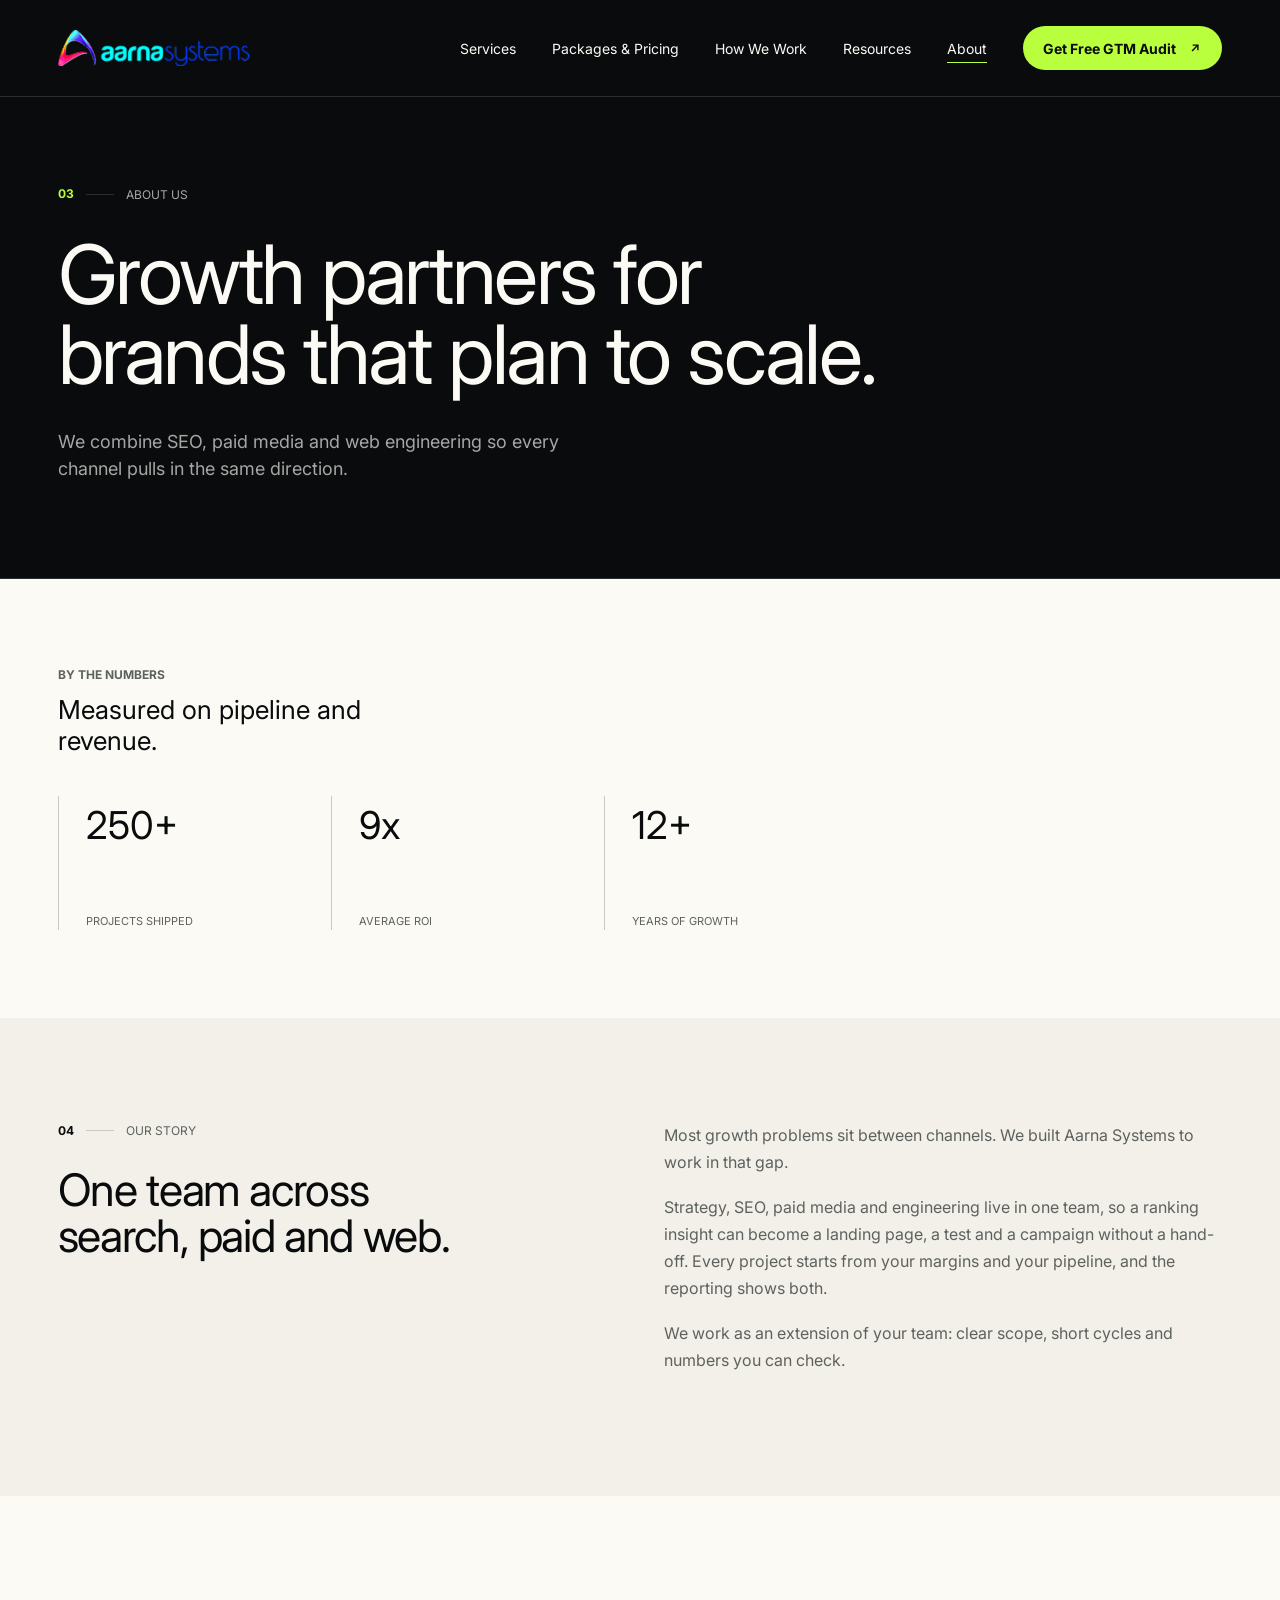
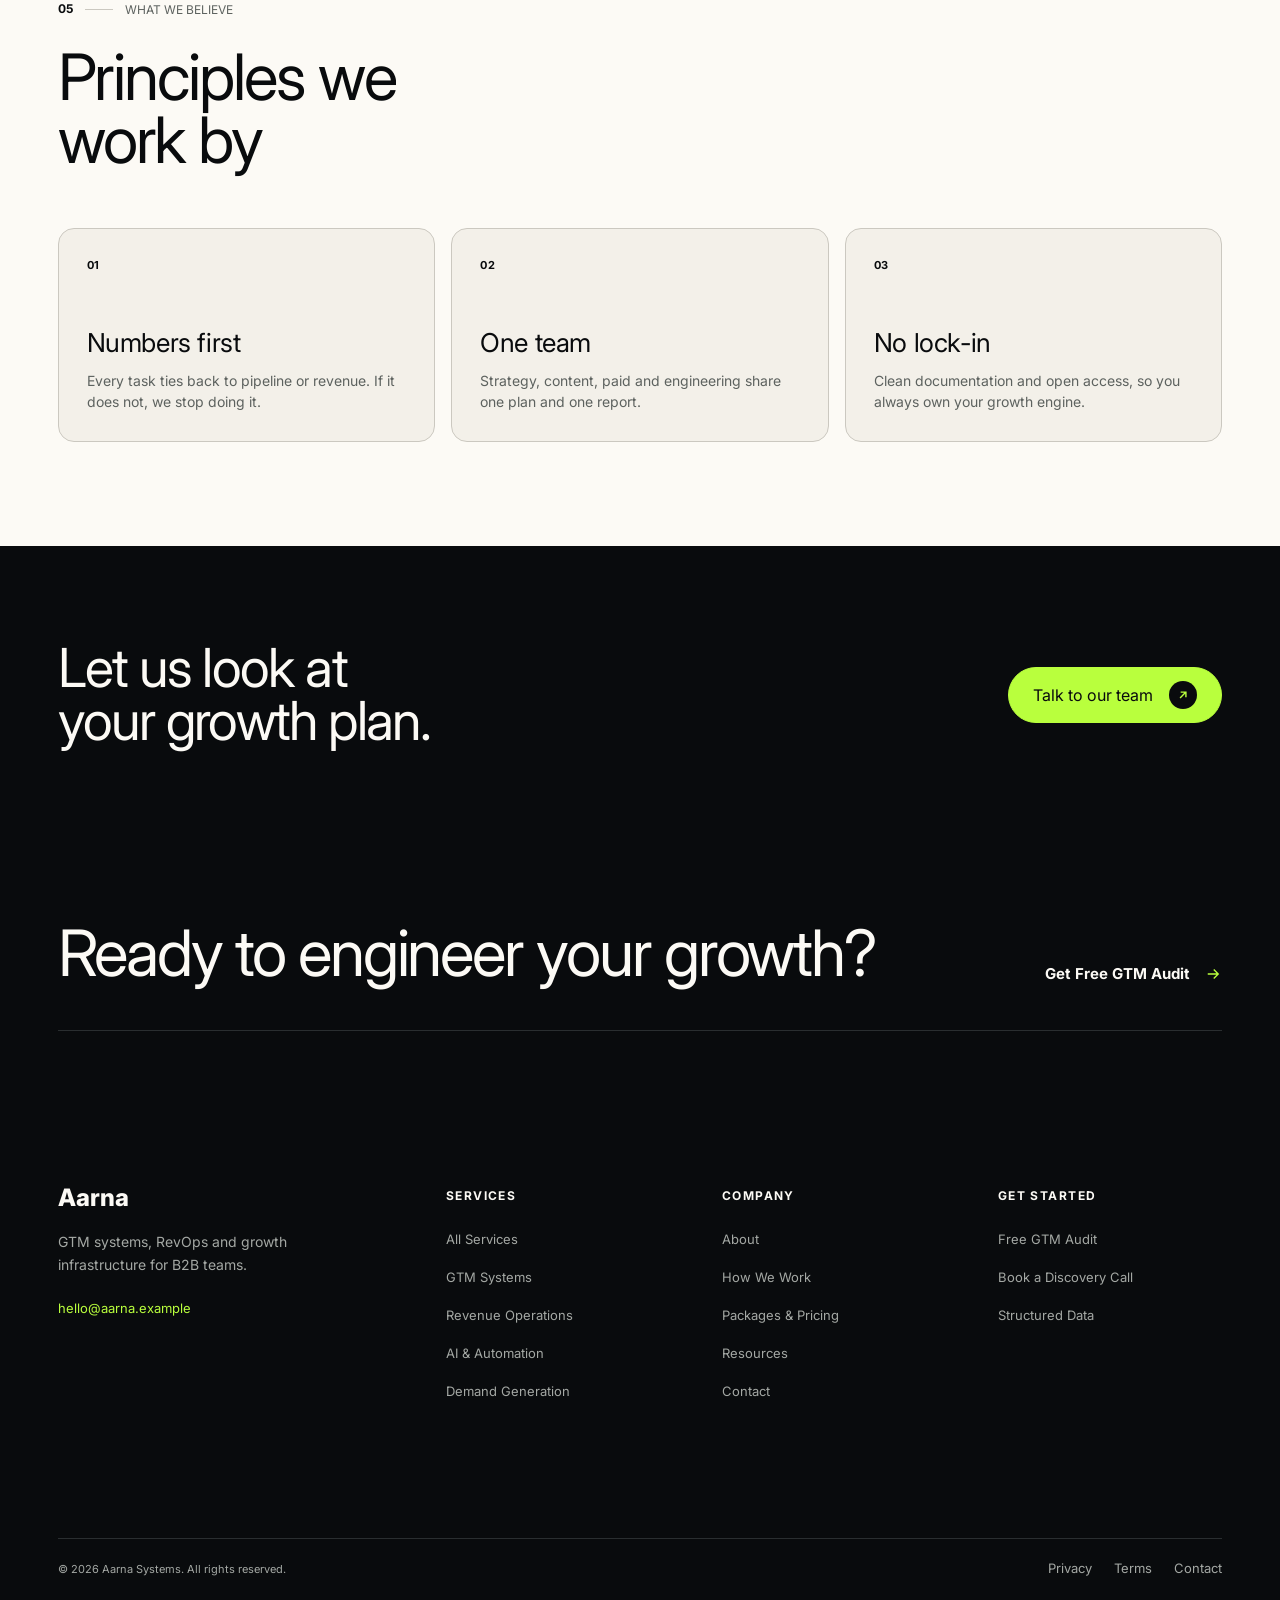
==== pages/about.html @ ee184870 "Website Upload" ====
<!doctype html>
<html lang="en">
<head>
<meta charset="utf-8">
<meta name="viewport" content="width=device-width, initial-scale=1">
<!-- SEO:START -->
<title>About | Aarna Systems</title>
<meta name="description" content="Growth partners for brands that plan to scale. One team across SEO, paid media and web engineering, measured on pipeline and revenue.">
<meta name="robots" content="index, follow">
<link rel="canonical" href="https://www.aarna.example/pages/about.html">
<link rel="icon" type="image/png" href="../assets/images/favicon.png">
<meta property="og:type" content="website">
<meta property="og:site_name" content="Aarna Systems">
<meta property="og:locale" content="en_US">
<meta property="og:title" content="About | Aarna Systems">
<meta property="og:description" content="Growth partners for brands that plan to scale. One team across SEO, paid media and web engineering, measured on pipeline and revenue.">
<meta property="og:url" content="https://www.aarna.example/pages/about.html">
<meta property="og:image" content="https://www.aarna.example/assets/images/og-image.png">
<meta name="twitter:card" content="summary_large_image">
<meta name="twitter:title" content="About | Aarna Systems">
<meta name="twitter:description" content="Growth partners for brands that plan to scale. One team across SEO, paid media and web engineering, measured on pipeline and revenue.">
<meta name="twitter:image" content="https://www.aarna.example/assets/images/og-image.png">
<script type="application/ld+json">{"@context":"https://schema.org","@graph":[{"@type":"Organization","@id":"https://www.aarna.example/#organization","name":"Aarna Systems","url":"https://www.aarna.example/","logo":"https://www.aarna.example/assets/images/logo.png"},{"@type":"WebSite","@id":"https://www.aarna.example/#website","name":"Aarna Systems","url":"https://www.aarna.example/","publisher":{"@id":"https://www.aarna.example/#organization"}},{"@type":"BreadcrumbList","itemListElement":[{"@type":"ListItem","position":1,"name":"Home","item":"https://www.aarna.example/"},{"@type":"ListItem","position":2,"name":"pages","item":"https://www.aarna.example/pages.html"},{"@type":"ListItem","position":3,"name":"About","item":"https://www.aarna.example/pages/about.html.html"}]},{"@type":"AboutPage","name":"About | Aarna Systems","url":"https://www.aarna.example/pages/about.html","about":{"@id":"https://www.aarna.example/#organization"}}]}</script>
<!-- SEO:END -->
<link rel="preconnect" href="https://fonts.googleapis.com">
<link rel="preconnect" href="https://fonts.gstatic.com" crossorigin>
<link rel="stylesheet" href="https://fonts.googleapis.com/css2?family=Inter:wght@400;600;700;800&display=swap">
<link rel="stylesheet" href="../assets/css/style.css">
<script>(function(){var r=window.matchMedia&&matchMedia("(prefers-reduced-motion: reduce)").matches;if(!r){document.documentElement.classList.add("aa-js")}})();</script>
</head>
<body data-root="../">
<div data-include="header"></div>
<main id="main">
<section class="aa-phero">
  <div class="aa-wrap">
    <div class="aa-eyebrow aa-eyebrow--dark" data-r="left"><b>03</b><i></i><span>About us</span></div>
    <h1 class="aa-h2 aa-h2--light" data-lines><span class="aa-mask"><span>Growth partners for</span></span><span class="aa-mask"><span>brands that plan to scale.</span></span></h1>
    <p class="aa-phero__lead" data-r="up">We combine SEO, paid media and web engineering so every channel pulls in the same direction.</p>
    
  </div>
</section>
<section class="aa-trust aa-trust--solo">
  <div class="aa-wrap aa-trust__metrics">
    <div class="aa-trust__statement" data-r="up"><span class="aa-label">By the numbers</span><p>Measured on pipeline and revenue.</p></div>
    <div class="aa-metrics" data-stagger>
      <div class="aa-metric" data-r="rule"><strong data-count="250" data-suffix="+">250+</strong><span>Projects shipped</span></div>
      <div class="aa-metric" data-r="rule"><strong data-count="9" data-suffix="x">9x</strong><span>Average ROI</span></div>
      <div class="aa-metric" data-r="rule"><strong data-count="12" data-suffix="+">12+</strong><span>Years of growth</span></div>
    </div>
  </div>
</section>
<section class="aa-block aa-block--sand">
  <div class="aa-wrap">
    <div class="row g-5">
      <div class="col-lg-6">
        <div class="aa-sec-head__copy">
          <div class="aa-eyebrow" data-r="left"><b>04</b><i></i><span>Our story</span></div>
          <h2 class="aa-h2 aa-h2--md" data-lines><span class="aa-mask"><span>One team across</span></span><span class="aa-mask"><span>search, paid and web.</span></span></h2>
        </div>
      </div>
      <div class="col-lg-6 aa-prose" data-r="up">
        <p class="aa-lead">Most growth problems sit between channels. We built Aarna Systems to work in that gap.</p>
        <p>Strategy, SEO, paid media and engineering live in one team, so a ranking insight can become a landing page, a test and a campaign without a hand-off. Every project starts from your margins and your pipeline, and the reporting shows both.</p>
        <p>We work as an extension of your team: clear scope, short cycles and numbers you can check.</p>
      </div>
    </div>
  </div>
</section>
<section class="aa-block aa-block--cream">
  <div class="aa-wrap">
    <div class="aa-sec-head"><div class="aa-sec-head__copy">
      <div class="aa-eyebrow" data-r="left"><b>05</b><i></i><span>What we believe</span></div>
      <h2 class="aa-h2" data-lines><span class="aa-mask"><span>Principles we</span></span><span class="aa-mask"><span>work by</span></span></h2>
    </div></div>
    <div class="row g-3" data-stagger><div class="col-md-4"><article class="aa-step" data-r="up"><b>01</b><div><h3>Numbers first</h3><p>Every task ties back to pipeline or revenue. If it does not, we stop doing it.</p></div></article></div><div class="col-md-4"><article class="aa-step" data-r="up"><b>02</b><div><h3>One team</h3><p>Strategy, content, paid and engineering share one plan and one report.</p></div></article></div><div class="col-md-4"><article class="aa-step" data-r="up"><b>03</b><div><h3>No lock-in</h3><p>Clean documentation and open access, so you always own your growth engine.</p></div></article></div></div>
  </div>
</section>
<section class="aa-cta">
  <div class="aa-wrap">
    <h2 class="aa-h2 aa-h2--light" data-lines><span class="aa-mask"><span>Let us look at</span></span><span class="aa-mask"><span>your growth plan.</span></span></h2>
    <a class="aa-btn aa-btn--lime aa-magnetic" href="contact.html" data-r="up"><span>Talk to our team</span><i class="aa-arrow aa-arrow--dark"><svg viewBox="0 0 24 24" width="14" height="14" fill="none" stroke="#B9FF3D" stroke-width="2.4"><path d="M7 17L17 7M8 7h9v9"/></svg></i></a>
  </div>
</section>
</main>
<div data-include="footer"></div>
<script src="../assets/js/config.js" defer></script>
<script src="../assets/js/components.js" defer></script>
<script src="../assets/js/include.js" defer></script>
<script src="../assets/js/main.js" defer></script>
</body>
</html>
---- assets/css/style.css ----
/* Aarna Systems - style.css
   Bootstrap 5 is loaded in a low-priority layer, so every rule below wins on conflict.
   Sections: 1 Bootstrap  2 tokens/base  3 components  4 inner pages  */
@import url("https://cdn.jsdelivr.net/npm/bootstrap@5.3.3/dist/css/bootstrap.min.css") layer(bootstrap);

:root{
  --ink:#090B0D;--ink2:#14171A;--line:#2A2E30;
  --lime:#B9FF3D;--lime-d:#86BE1F;--violet:#7857FF;
  --cream:#FCFAF5;--sand:#F3F0E9;--rule:#CBC8C0;
  --mute:#5D625F;--mute-d:#A4A8A4;
  --pad:clamp(20px,4.5vw,72px);
  --font:'Inter',system-ui,-apple-system,'Segoe UI',Roboto,sans-serif;
  --ease:cubic-bezier(.16,1,.3,1);--ease-b:cubic-bezier(.34,1.56,.64,1);
}
*,*::before,*::after{box-sizing:border-box}
html{scroll-behavior:smooth;-webkit-text-size-adjust:100%}
body{margin:0;background:var(--ink);color:var(--ink);font-family:var(--font);-webkit-font-smoothing:antialiased;overflow-x:hidden}
img,svg,canvas{display:block;max-width:100%}
a{color:inherit;text-decoration:none}
h1,h2,h3,p,ul,ol{margin:0;padding:0}
ul,ol{list-style:none}
button{font:inherit;cursor:pointer}
:focus-visible{outline:2px solid var(--lime);outline-offset:3px}
.aa-progress{position:fixed;left:0;top:0;height:2px;width:100%;background:var(--lime);transform-origin:left;transform:scaleX(var(--sp,0));z-index:100}
.screen-reader-text{position:absolute;left:-9999px}

/* ---------- shared ---------- */
.aa-label,.aa-eyebrow span{font-size:12px;line-height:15px;text-transform:uppercase;color:var(--mute);font-weight:400}
.aa-eyebrow{display:flex;align-items:center;gap:12px}
.aa-eyebrow b{font-size:12px;font-weight:700;color:var(--ink)}
.aa-eyebrow i{width:28px;height:1px;background:var(--rule)}
.aa-eyebrow--dark b{color:var(--lime)}.aa-eyebrow--dark i{background:var(--line)}.aa-eyebrow--dark span{color:var(--mute-d)}
.aa-h2{font-size:clamp(38px,5vw,72px);line-height:.98;font-weight:400;letter-spacing:-.03em;color:var(--ink)}
.aa-h2--light{color:var(--cream)}
.aa-h2--md{font-size:clamp(32px,3.5vw,56px);line-height:1.02}
.aa-sec-head{display:flex;justify-content:space-between;align-items:flex-end;gap:32px;width:100%;flex-wrap:wrap}
.aa-sec-head__copy{display:flex;flex-direction:column;gap:28px;max-width:850px}
.aa-mask{display:block;overflow:hidden;padding-bottom:.1em;margin-bottom:-.1em}
.aa-mask>span{display:block}
.aa-pill,.aa-btn{display:inline-flex;align-items:center;border-radius:999px;white-space:nowrap}
.aa-pill{background:var(--lime);color:var(--ink);font-weight:700;font-size:14px;gap:12px;padding:0 20px;height:44px;transition:transform .4s var(--ease),box-shadow .4s}
.aa-pill:hover{box-shadow:0 0 0 6px rgba(185,255,61,.18)}
.aa-pill svg{transition:transform .4s var(--ease)}.aa-pill:hover svg{transform:rotate(45deg)}
.aa-btn{height:56px;padding:0 24px;gap:16px;font-size:16px;border:1px solid transparent;transition:transform .4s var(--ease),background .3s}
.aa-btn--lime{background:var(--lime);border-color:var(--lime);color:var(--ink)}
.aa-btn--ghost{border-color:var(--line);color:var(--cream)}
.aa-btn--cream{background:var(--cream);border-color:var(--cream);color:var(--ink)}
.aa-arrow{display:grid;place-items:center;width:28px;height:28px;border-radius:50%;transition:transform .5s var(--ease)}
.aa-arrow--dark{background:var(--ink)}.aa-arrow--lime{background:var(--lime)}
.aa-btn:hover .aa-arrow{transform:rotate(45deg) scale(1.08)}
.aa-btn--ghost:hover{background:rgba(255,255,255,.05);border-color:var(--lime)}
.aa-magnetic{will-change:transform}

/* ---------- header ---------- */
.aa-header{position:sticky;top:0;z-index:60;background:var(--ink);border-bottom:1px solid var(--line);transition:background .4s,backdrop-filter .4s}
.admin-bar .aa-header{top:32px}
.aa-header.is-scrolled{background:rgba(9,11,13,.8);-webkit-backdrop-filter:blur(16px);backdrop-filter:blur(16px)}
.aa-nav{max-width:1600px;margin:0 auto;height:96px;padding:0 var(--pad);display:flex;align-items:center;justify-content:space-between;gap:24px}
.aa-brand{display:flex;align-items:center;gap:10px}
.aa-brand__mark{display:grid;place-items:center;width:34px;height:34px;border-radius:50%;background:var(--lime);transition:transform .6s var(--ease)}
.aa-brand:hover .aa-brand__mark{transform:rotate(360deg)}
.aa-brand__name{font-weight:800;font-size:22px;line-height:27px;color:var(--cream)}
.aa-nav__right{display:flex;align-items:center;gap:36px}
.aa-nav__links{display:flex;align-items:center;gap:36px}
.aa-nav__links a{position:relative;font-size:14px;color:var(--cream);padding:6px 0}
.aa-nav__links a::after{content:"";position:absolute;left:0;right:0;bottom:0;height:1px;background:var(--lime);transform:scaleX(0);transform-origin:right;transition:transform .5s var(--ease)}
.aa-nav__links a:hover::after,.aa-nav__links .current-menu-item a::after{transform:scaleX(1);transform-origin:left}
.aa-burger{display:none;width:44px;height:44px;border:1px solid var(--line);border-radius:50%;background:transparent;position:relative}
.aa-burger span{position:absolute;left:13px;right:13px;height:1.5px;background:var(--cream);transition:transform .4s var(--ease)}
.aa-burger span:first-child{top:18px}.aa-burger span:last-child{top:25px}
.aa-burger[aria-expanded=true] span:first-child{transform:translateY(3.5px) rotate(45deg)}
.aa-burger[aria-expanded=true] span:last-child{transform:translateY(-3.5px) rotate(-45deg)}

/* ---------- hero ---------- */
.aa-hero{background:var(--ink);padding:66px var(--pad) 58px;display:grid;grid-template-columns:minmax(0,708fr) minmax(0,692fr);gap:56px;max-width:1600px;margin:0 auto}
.aa-hero__copy{display:flex;flex-direction:column;justify-content:space-between;gap:56px}
.aa-hero__head{display:flex;flex-direction:column;gap:30px}
.aa-avail{display:flex;align-items:center;gap:10px;font-size:12px;line-height:15px;text-transform:uppercase;color:var(--mute-d)}
.aa-dot{width:8px;height:8px;background:var(--lime);position:relative}
.aa-dot::after{content:"";position:absolute;inset:0;background:var(--lime);animation:aaPing 2s infinite}
@keyframes aaPing{0%{transform:scale(1);opacity:.8}100%{transform:scale(3.2);opacity:0}}
.aa-h-hero{font-size:clamp(54px,7vw,112px);line-height:.91;font-weight:400;letter-spacing:-.035em;color:var(--cream)}
.aa-hero__conv{display:flex;justify-content:space-between;align-items:flex-end;gap:24px;flex-wrap:wrap}
.aa-hero__desc{display:flex;flex-direction:column;gap:26px;max-width:434px}
.aa-hero__desc p{font-size:20px;line-height:1.45;color:var(--mute-d)}
.aa-actions{display:flex;gap:12px;flex-wrap:wrap}
.aa-matrix{display:flex;flex-wrap:wrap;gap:8px;width:112px;height:28px;align-content:flex-start}
.aa-matrix i{width:4px;height:4px;border-radius:50%;background:var(--line);animation:aaWave 2.8s ease-in-out infinite;animation-delay:var(--wd,0s)}
.aa-matrix i.on{background:var(--lime)}
@keyframes aaWave{0%,60%,100%{transform:scale(1)}30%{transform:scale(2.6);background:var(--lime)}}
.aa-visual{position:relative;min-height:540px;background:#14171A radial-gradient(120% 80% at 70% 30%,rgba(120,87,255,.18),transparent 60%);border:1px solid var(--line);border-radius:28px;overflow:hidden;isolation:isolate}
.aa-visual__canvas,.aa-visual__img{position:absolute;inset:0;width:100%;height:100%;object-fit:cover}
.aa-visual__img{z-index:-1}
.aa-visual__canvas{z-index:0}
.aa-visual__head{position:absolute;top:0;left:0;right:0;display:flex;justify-content:space-between;padding:22px 22px 0;font-size:11px;font-weight:700;text-transform:uppercase;color:var(--cream);z-index:1}
.aa-visual__head b{color:var(--lime)}
.aa-signal{position:absolute;right:20px;bottom:20px;width:184px;padding:16px;display:flex;flex-direction:column;gap:6px;background:rgba(9,11,13,.88);border:1px solid var(--line);border-radius:16px;z-index:2;animation:aaFloat 5s ease-in-out infinite;-webkit-backdrop-filter:blur(8px);backdrop-filter:blur(8px)}
.aa-signal__label{font-size:10px;font-weight:700;text-transform:uppercase;color:var(--mute-d)}
.aa-signal__value{font-size:30px;line-height:36px;font-weight:400;color:var(--lime)}
.aa-signal__detail{font-size:11px;color:var(--mute-d)}
@keyframes aaFloat{0%,100%{transform:translateY(0)}50%{transform:translateY(-10px)}}

/* ---------- trust ---------- */
.aa-trust{background:var(--cream)}
.aa-trust__metrics{max-width:1600px;margin:0 auto;padding:52px var(--pad);display:flex;justify-content:space-between;gap:40px;flex-wrap:wrap}
.aa-trust__statement{display:flex;flex-direction:column;gap:12px;max-width:394px}
.aa-trust__statement .aa-label{font-weight:700}
.aa-trust__statement p{font-size:26px;line-height:1.2;color:var(--ink)}
.aa-metrics{display:flex;width:min(740px,100%)}
.aa-metric{position:relative;flex:1;min-height:134px;padding-left:28px;display:flex;flex-direction:column;justify-content:space-between}
.aa-metric::before{content:"";position:absolute;left:0;top:0;width:1px;height:100%;background:var(--rule);transform-origin:top;transition:transform 1.2s var(--ease)}
.aa-metric strong{font-size:clamp(36px,3vw,48px);line-height:58px;font-weight:400}
.aa-metric span{font-size:11px;text-transform:uppercase;color:var(--mute)}
.aa-rail{border-block:1px solid var(--rule);display:flex;align-items:stretch;min-height:182px;padding:0 var(--pad);max-width:1600px;margin:0 auto;overflow-x:auto}
.aa-rail__dir{display:flex;align-items:center;gap:8px;width:76px;flex:none;font-size:10px;font-weight:700;text-transform:uppercase;color:var(--mute)}
.aa-rail__logos{display:flex;flex:1}
.aa-logo{flex:1;min-width:140px;display:flex;align-items:center;justify-content:center;gap:8px;border-left:1px solid var(--rule);font-size:14px;transition:background .4s}
.aa-logo i{display:block;background:var(--ink);transition:transform .5s var(--ease-b)}
.aa-logo i.lime{background:var(--lime)}
.aa-logo b{font-weight:800}.aa-logo em{font-style:normal}
.aa-logo:hover{background:var(--sand)}.aa-logo:hover i{transform:rotate(90deg) scale(1.25)}

/* ---------- capabilities ---------- */
.aa-cap{background:var(--sand);padding:112px var(--pad) 96px;display:flex;flex-direction:column;gap:64px;max-width:none}
.aa-cap>*{width:100%;max-width:1456px;margin-inline:auto}
.aa-note{display:flex;align-items:center;gap:18px;max-width:300px}
.aa-note i{width:4px;height:60px;background:var(--lime);flex:none}
.aa-note p{font-size:14px;line-height:1.45;color:var(--mute)}
.aa-panels{display:grid;grid-template-columns:1fr 1fr;gap:16px}
.aa-panel{display:flex;flex-direction:column;justify-content:space-between;gap:40px;min-height:664px;padding:40px;border-radius:16px;border:1px solid var(--rule);background:var(--cream)}
.aa-panel--dark{background:var(--ink);border-color:var(--line)}
.aa-panel__head{display:flex;justify-content:space-between;gap:20px}
.aa-panel__head>div{display:flex;flex-direction:column;gap:22px;max-width:420px}
.aa-panel__head b{font-size:12px;font-weight:700}
.aa-panel__head h3{font-size:clamp(34px,3.4vw,48px);line-height:1.2;font-weight:700;letter-spacing:-.02em}
.aa-panel__head p{font-size:16px;line-height:1.5;color:var(--mute)}
.aa-panel--dark .aa-panel__head b{color:var(--lime)}.aa-panel--dark h3{color:var(--cream)}.aa-panel--dark .aa-panel__head p{color:var(--mute-d)}
.aa-panel__icon{flex:none;display:grid;place-items:center;width:64px;height:64px;border-radius:50%;background:var(--lime);transition:transform .8s var(--ease)}
.aa-panel:hover .aa-panel__icon{transform:rotate(360deg) scale(1.08)}
.aa-list{border-top:1px solid var(--rule)}
.aa-panel--dark .aa-list{border-color:var(--line)}
.aa-list li{border-bottom:1px solid var(--rule)}
.aa-panel--dark .aa-list li{border-color:var(--line)}
.aa-list a{position:relative;display:flex;justify-content:space-between;align-items:center;min-height:57px;font-size:16px;color:var(--ink)}
.aa-panel--dark .aa-list a{color:var(--cream)}
.aa-list a::after{content:"";position:absolute;left:0;bottom:-1px;height:2px;width:100%;background:var(--lime);transform:scaleX(0);transform-origin:left;transition:transform .6s var(--ease)}
.aa-list a span{transition:transform .5s var(--ease)}
.aa-list svg{color:var(--mute);transition:transform .5s var(--ease),color .3s}
.aa-panel--dark .aa-list svg{color:var(--mute-d)}
.aa-list a:hover::after{transform:scaleX(1)}.aa-list a:hover span{transform:translateX(12px)}.aa-list a:hover svg{transform:translateX(-6px) rotate(-45deg);color:var(--lime)}

/* ---------- problem ---------- */
.aa-problem{background:var(--ink);padding:106px var(--pad) 92px;display:flex;flex-direction:column;gap:80px}
.aa-problem>*{width:100%;max-width:1456px;margin-inline:auto}
.aa-problem__top{display:flex;justify-content:space-between;gap:48px;flex-wrap:wrap}
.aa-problem__head{display:flex;flex-direction:column;gap:34px;max-width:820px}
.aa-problem .aa-h2{font-size:clamp(38px,5.2vw,76px)}
.aa-problem__ctx{display:flex;flex-direction:column;gap:24px;width:344px;max-width:100%}
.aa-rule-draw{display:block;height:4px;background:var(--lime);transform-origin:left}
.aa-problem__ctx p{font-size:18px;line-height:1.55;color:var(--mute-d)}
.aa-diag{display:flex;align-items:center;gap:10px;font-size:11px;font-weight:700;text-transform:uppercase;color:var(--cream)}
.aa-scrub .aa-w{opacity:.18;transition:opacity .25s linear}
.aa-chips{display:grid;grid-template-columns:repeat(4,1fr);gap:10px}
.aa-chip{display:flex;flex-direction:column;justify-content:space-between;gap:48px;min-height:242px;padding:24px;background:var(--ink2);border:1px solid var(--line);border-radius:16px;transform-style:preserve-3d;transition:border-color .4s;will-change:transform}
.aa-chip:hover{border-color:var(--lime)}
.aa-chip__head{display:flex;justify-content:space-between;align-items:center}
.aa-chip__head b{font-size:11px;font-weight:700;color:var(--mute-d)}
.aa-chip__icon{display:grid;place-items:center;width:38px;height:38px;border-radius:50%;background:var(--line);transition:transform .7s var(--ease),background .3s}
.aa-chip:hover .aa-chip__icon{transform:rotate(360deg);background:rgba(185,255,61,.15)}
.aa-chip p{font-size:22px;line-height:1.15;color:var(--cream)}

/* ---------- engine ---------- */
.aa-engine{background:var(--cream);padding:104px var(--pad) 88px;display:flex;flex-direction:column;gap:58px}
.aa-engine>*{width:100%;max-width:1456px;margin-inline:auto}
.aa-engine__desc{font-size:17px;line-height:1.5;color:var(--mute);max-width:338px}
.aa-engine__content{display:grid;grid-template-columns:minmax(0,1fr) minmax(0,620px);gap:48px;justify-content:space-between}
.aa-stages{display:flex;flex-direction:column;max-width:590px;border-bottom:1px solid var(--rule)}
.aa-stage{flex:1;display:flex;align-items:center;gap:22px;padding:21px 0;border-top:1px solid var(--rule);min-height:146px;color:var(--mute);cursor:default}
.aa-stage__num{display:grid;place-items:center;flex:none;width:44px;height:44px;border-radius:50%;background:var(--sand);font-size:11px;color:var(--ink);transition:background .5s,transform .6s var(--ease-b)}
.aa-stage>div{flex:1;display:flex;flex-direction:column;gap:5px;transition:transform .6s var(--ease)}
.aa-stage h3{font-size:clamp(22px,2vw,28px);line-height:34px;font-weight:400;color:var(--ink)}
.aa-stage p{font-size:14px;line-height:1.4;color:var(--mute)}
.aa-stage svg{flex:none;transition:transform .6s var(--ease),color .3s}
.aa-stage.is-active .aa-stage__num{background:var(--lime);transform:scale(1.15)}
.aa-stage.is-active>div{transform:translateX(10px)}
.aa-stage.is-active svg{transform:rotate(-90deg);color:var(--ink)}
.aa-diagram{position:relative;height:588px;background:var(--ink);border:1px solid var(--line);border-radius:28px;overflow:hidden;isolation:isolate}
.aa-gl{position:absolute;background:var(--line)}
.aa-gl--v{left:50%;top:0;width:1px;height:100%}.aa-gl--h{top:50%;left:0;height:1px;width:100%}
.aa-orbit{position:absolute;left:50%;top:50%;border-radius:50%;border:1px solid var(--line);translate:-50% -50%}
.aa-orbit u{position:absolute;left:50%;top:-4px;width:8px;height:8px;margin-left:-4px;border-radius:50%;background:var(--cream)}
.aa-orbit--o{width:420px;height:420px;animation:aaSpin 26s linear infinite}
.aa-orbit--m{width:300px;height:300px;border-color:rgba(120,87,255,.7);animation:aaSpin 17s linear infinite reverse}
.aa-orbit--m u{background:var(--violet);box-shadow:0 0 14px var(--violet)}
.aa-orbit--i{width:180px;height:180px;border-color:var(--lime);animation:aaSpin 10s linear infinite}
.aa-orbit--i u{background:var(--lime);box-shadow:0 0 14px var(--lime)}
@keyframes aaSpin{to{transform:rotate(360deg)}}
.aa-core{position:absolute;left:50%;top:50%;width:100px;height:100px;translate:-50% -50%;display:grid;place-items:center;border-radius:50%;background:var(--lime);animation:aaGlow 3s ease-in-out infinite;z-index:3}
@keyframes aaGlow{0%,100%{box-shadow:0 0 40px 4px rgba(185,255,61,.4)}50%{box-shadow:0 0 70px 14px rgba(185,255,61,.55)}}
.aa-core svg{animation:aaSpin 12s linear infinite}
.aa-node{position:absolute;width:150px;padding:14px;display:flex;flex-direction:column;gap:4px;background:rgba(20,23,26,.93);border:1px solid var(--line);border-radius:8px;z-index:4;transition:border-color .4s,transform .5s var(--ease)}
.aa-node:hover{border-color:var(--lime);transform:translateY(-4px)}
.aa-node span{font-size:9px;font-weight:700;text-transform:uppercase;color:var(--mute-d)}
.aa-node b{font-size:20px;line-height:24px;color:var(--cream)}
.aa-node.is-lime b{color:var(--lime)}
.aa-node--tl{left:28px;top:34px}.aa-node--tr{right:28px;top:34px}.aa-node--bl{left:28px;bottom:26px}.aa-node--br{right:28px;bottom:26px}
.aa-diagram__title{position:absolute;left:50%;translate:-50% 0;bottom:26px;display:flex;align-items:center;gap:8px;font-size:10px;font-weight:700;text-transform:uppercase;color:var(--mute-d);z-index:2;white-space:nowrap}
.aa-diagram__title i{width:6px;height:6px;background:var(--lime);animation:aaPing 1.6s infinite}
.aa-mantra{display:flex;justify-content:space-between;gap:20px;flex-wrap:wrap}
.aa-mantra__item{display:flex;align-items:center;gap:28px}
.aa-mantra__item span{font-size:18px;line-height:22px;font-weight:700;background:linear-gradient(var(--lime),var(--lime)) 0 100%/0 .45em no-repeat;transition:background-size .7s var(--ease)}
.aa-mantra__item.is-on span{background-size:100% .45em}

/* ---------- services ---------- */
.aa-services{background:var(--sand);padding:112px var(--pad) 96px;display:flex;flex-direction:column;gap:54px}
.aa-services>*{width:100%;max-width:1456px;margin-inline:auto}
.aa-grid{display:grid;grid-template-columns:repeat(3,1fr);gap:12px}
.aa-card{position:relative;overflow:hidden;display:flex;flex-direction:column;justify-content:space-between;gap:36px;min-height:416px;padding:28px;border-radius:16px;border:1px solid var(--rule);background:var(--cream);isolation:isolate;transition:transform .6s var(--ease)}
.aa-card::before{content:"";position:absolute;inset:0;z-index:-1;opacity:0;transition:opacity .4s;background:radial-gradient(420px circle at var(--mx,50%) var(--my,50%),rgba(185,255,61,.28),transparent 60%)}
.aa-card:hover::before{opacity:1}
.aa-card--dark{background:var(--ink);border-color:var(--line);color:var(--cream)}
.aa-card--lime{background:var(--lime);border-color:var(--lime-d)}
.aa-card--lime::before{background:radial-gradient(420px circle at var(--mx,50%) var(--my,50%),rgba(255,255,255,.45),transparent 60%)}
.aa-card__head{display:flex;justify-content:space-between;align-items:center}
.aa-card__head b{font-size:11px;font-weight:400}
.aa-card--dark .aa-card__head b{color:var(--lime)}
.aa-card__icon{display:grid;place-items:center;width:48px;height:48px;border-radius:50%;background:var(--sand);transition:transform .7s var(--ease-b)}
.aa-card--dark .aa-card__icon{background:var(--line);color:var(--lime)}
.aa-card--lime .aa-card__icon{background:var(--ink);color:var(--lime)}
.aa-card:hover .aa-card__icon{transform:rotate(-12deg) scale(1.15)}
.aa-card__copy{display:flex;flex-direction:column;gap:16px}
.aa-card h3{font-size:clamp(26px,2.2vw,31px);line-height:1.08;font-weight:400;letter-spacing:-.015em}
.aa-card p{font-size:14px;line-height:1.5;color:var(--mute)}
.aa-card--dark p{color:var(--mute-d)}
.aa-tags{display:flex;flex-wrap:wrap;gap:6px}
.aa-tags span{display:inline-flex;align-items:center;height:28px;padding:0 10px;border:1px solid var(--rule);border-radius:999px;font-size:9px;font-weight:700;text-transform:uppercase;transition:background .3s,transform .4s var(--ease-b)}
.aa-card--dark .aa-tags span{border-color:var(--line)}
.aa-card--lime .aa-tags span{border-color:var(--lime-d)}
.aa-card:hover .aa-tags span{transform:translateY(-3px)}
.aa-card:hover .aa-tags span:nth-child(2){transition-delay:.05s}.aa-card:hover .aa-tags span:nth-child(3){transition-delay:.1s}
.aa-svc-note{display:flex;justify-content:space-between;align-items:center;padding-top:6px;font-size:11px;font-weight:700;text-transform:uppercase;color:var(--mute);gap:16px;flex-wrap:wrap}
.aa-svc-note div{display:flex;align-items:center;gap:9px;color:var(--ink)}
.aa-svc-note i{width:8px;height:8px;border-radius:50%;background:var(--lime);animation:aaPing 2s infinite}

/* ---------- case ---------- */
.aa-case{background:var(--ink);padding:104px var(--pad) 0;display:flex;flex-direction:column;gap:44px}
.aa-case>*{width:100%;max-width:1456px;margin-inline:auto}
.aa-meta{display:flex;flex-direction:column;gap:8px;width:260px}
.aa-meta span{font-size:10px;font-weight:700;text-transform:uppercase;color:var(--mute-d)}
.aa-meta p{font-size:14px;line-height:1.5;color:var(--cream)}
.aa-browser{background:var(--cream);border-radius:28px;overflow:hidden;box-shadow:0 28px 64px -12px rgba(0,0,0,.3)}
.aa-browser__bar{height:48px;padding:0 18px;display:flex;justify-content:space-between;align-items:center;background:var(--sand);border-bottom:1px solid var(--rule)}
.aa-browser__dots{display:flex;gap:6px}.aa-browser__dots i{width:8px;height:8px;background:var(--ink);opacity:.28}.aa-browser__dots i:nth-child(2){opacity:.18}.aa-browser__dots i.lime{background:var(--lime);opacity:1}
.aa-browser__url{display:grid;place-items:center;width:min(356px,50%);height:26px;border-radius:999px;background:#fff;font-size:9px;font-weight:600;color:var(--mute)}
.aa-browser__body{display:grid;grid-template-columns:minmax(0,450fr) minmax(0,1006fr);min-height:572px}
.aa-browser__story{background:var(--lime);padding:40px 44px;display:flex;flex-direction:column;justify-content:space-between;gap:32px}
.aa-browser__nav{display:flex;justify-content:space-between;align-items:center;font-size:16px}
.aa-browser__nav b{font-size:9px;text-transform:uppercase}
.aa-browser__headline{display:flex;flex-direction:column;gap:18px}
.aa-browser__headline b{font-size:9px;text-transform:uppercase}
.aa-browser__headline h3{font-size:clamp(38px,3.8vw,54px);line-height:.92;font-weight:400;letter-spacing:-.03em}
.aa-browser__action{display:flex;align-items:center;gap:12px;font-size:12px;font-weight:700}
.aa-browser__action i{display:grid;place-items:center;width:36px;height:36px;border-radius:50%;background:var(--ink);transition:transform .5s var(--ease)}
.aa-browser:hover .aa-browser__action i{transform:translateX(8px)}
.aa-browser__img{position:relative;overflow:hidden;background:#d9d6cf}
.aa-browser__img svg,.aa-browser__img img{position:absolute;inset:0;width:100%;height:100%;object-fit:cover;transform:scale(var(--ps,1.18));will-change:transform}
.aa-outcomes{display:grid;grid-template-columns:repeat(3,1fr) minmax(0,332px);border-block:1px solid var(--line)}
.aa-outcome{display:flex;flex-direction:column;justify-content:space-between;gap:28px;min-height:154px;padding:24px 0 24px 24px;border-right:1px solid var(--line)}
.aa-outcome strong{font-size:clamp(36px,3vw,46px);line-height:56px;font-weight:400;color:var(--lime)}
.aa-outcome span{font-size:11px;font-weight:700;text-transform:uppercase;color:var(--mute-d)}
.aa-outcome--cta{position:relative;overflow:hidden;flex-direction:row;align-items:center;padding:0 28px;background:var(--lime);border-right:0;isolation:isolate}
.aa-outcome--cta span{font-size:18px;line-height:22px;font-weight:400;text-transform:none;color:var(--ink);transition:color .4s}
.aa-outcome--cta::before{content:"";position:absolute;inset:0;background:var(--ink);transform:translateX(-101%);transition:transform .7s var(--ease);z-index:-1}
.aa-outcome--cta i{display:grid;place-items:center;width:42px;height:42px;border-radius:50%;background:var(--ink);transition:transform .6s var(--ease),background .4s}
.aa-outcome--cta:hover::before{transform:none}.aa-outcome--cta:hover span{color:var(--lime)}.aa-outcome--cta:hover i{transform:rotate(45deg);background:var(--lime)}.aa-outcome--cta:hover i svg{stroke:var(--ink)}

/* ---------- footer ---------- */
.aa-footer{background:var(--ink);padding:54px var(--pad) 44px;min-height:346px;display:flex;flex-direction:column;justify-content:space-between;gap:80px}
.aa-footer>*{width:100%;max-width:1456px;margin-inline:auto}
.aa-footer__callout{display:flex;justify-content:space-between;align-items:center;gap:24px;flex-wrap:wrap}
.aa-footer__line{font-size:clamp(24px,2.2vw,30px);line-height:1.2;color:var(--cream)}
.aa-footer__action{display:flex;align-items:center;gap:12px;font-size:15px;font-weight:700;color:var(--lime)}
.aa-footer__action svg{transition:transform .5s var(--ease)}.aa-footer__action:hover svg{transform:translateX(8px)}
.aa-footer__details{display:flex;justify-content:space-between;align-items:flex-end;gap:24px;flex-wrap:wrap}
.aa-footer__word{font-size:24px;line-height:29px;font-weight:800;color:var(--cream);display:flex;overflow:hidden}
.aa-letter{display:inline-block}
.aa-footer__side{display:flex;align-items:center;gap:24px;flex-wrap:wrap}
.aa-footer__links{display:flex;gap:24px}
.aa-footer__links a{position:relative;font-size:12px;line-height:15px;color:var(--mute-d);transition:color .3s}
.aa-footer__links a:hover{color:var(--lime)}
.aa-footer__side small{font-size:10px;color:var(--mute-d)}

/* ---------- generic wp content ---------- */
.aa-page{max-width:900px;margin:0 auto;padding:80px var(--pad);background:var(--cream);color:var(--ink);min-height:60vh}
.aa-page h1{font-size:48px;margin-bottom:24px}.aa-page p{line-height:1.7;margin-bottom:1em}

/* =========================================================
   ANIMATION STATES (only when JS is on, never in editors)
   ========================================================= */
.aa-js [data-r],.aa-js [data-hero-fade]{opacity:0;transition:opacity .9s var(--ease),transform 1.1s var(--ease),clip-path 1.2s var(--ease);transition-delay:calc(var(--i,0)*100ms)}
.aa-js [data-r=up],.aa-js [data-hero-fade]{transform:translateY(40px)}
.aa-js [data-r=left]{transform:translateX(-48px)}
.aa-js [data-r=scale]{transform:scale(.9)}
.aa-js [data-r=pop]{transform:scale(.4);transition-timing-function:var(--ease-b)}
.aa-js [data-r=clip]{opacity:1;clip-path:inset(0 0 100% 0 round 16px);transform:translateY(24px)}
.aa-js [data-r=clip-up]{opacity:1;clip-path:inset(100% 0 0 0 round 16px);transform:translateY(40px)}
.aa-js [data-r=rise3d]{transform:perspective(1000px) rotateX(22deg) translateY(60px);transform-origin:50% 100%}
.aa-js [data-r=rule]{opacity:1}.aa-js [data-r=rule]::before{transform:scaleY(0)}
.aa-js [data-r=rule] strong,.aa-js [data-r=rule] span{opacity:0;transition:opacity .8s var(--ease) .3s}
.aa-js [data-r=rule-x]{opacity:1;transform:scaleX(0)}
.aa-js [data-r].is-in{opacity:1;transform:none}
.aa-js [data-aa-hero].is-in [data-hero-fade]{opacity:1;transform:none}
.aa-js [data-r=clip].is-in,.aa-js [data-r=clip-up].is-in{clip-path:inset(0 0 0 0 round 16px)}
.aa-js [data-r=rule].is-in::before{transform:scaleY(1)}
.aa-js [data-r=rule].is-in strong,.aa-js [data-r=rule].is-in span{opacity:1}
.aa-js [data-r].is-done{transition-delay:0s;transition-duration:.45s}
.aa-js [data-r=clip].is-done,.aa-js [data-r=clip-up].is-done{clip-path:none}
/* masked line reveal */
.aa-js .aa-mask>span{transform:translateY(112%) rotate(3deg);transform-origin:0 100%;transition:transform 1.2s var(--ease);transition-delay:calc(var(--m,0)*120ms + var(--md,0s))}
.aa-js .is-in>.aa-mask>span,.aa-js .is-in .aa-mask>span{transform:none}
.aa-js [data-aa-hero]{--md:.25s}
.aa-js [data-aa-hero] [data-hero-fade]{transition-delay:.75s}.aa-js [data-aa-hero] .aa-actions{transition-delay:.9s}
.aa-js [data-aa-hero] .aa-visual{opacity:0;transform:scale(.94);transition:opacity 1.2s var(--ease) .35s,transform 1.4s var(--ease) .35s}
.aa-js [data-aa-hero].is-in .aa-visual{opacity:1;transform:none}
.aa-js .aa-header{transform:translateY(-100%);transition:transform 1s var(--ease),background .4s}
.aa-js.aa-ready .aa-header{transform:none}
.aa-js .aa-letter{transform:translateY(120%);transition:transform .9s var(--ease);transition-delay:calc(var(--l,0)*60ms)}
.aa-js .is-in .aa-letter{transform:none}
.aa-js .aa-footer__details .aa-footer__word{overflow:hidden}

/* editors and reduced motion: show everything */
.aa-static [data-r],.aa-static [data-hero-fade],.aa-static .aa-mask>span,.aa-static .aa-letter,.aa-static .aa-header,.aa-static .aa-visual{opacity:1!important;transform:none!important;clip-path:none!important;transition:none!important}
.aa-static [data-r=rule]::before{transform:none!important}
.aa-static .aa-scrub .aa-w{opacity:1}
.aa-static .aa-stage.is-active .aa-stage__num{transform:none}
@media (prefers-reduced-motion:reduce){.aa-matrix i,.aa-orbit,.aa-core,.aa-core svg,.aa-signal,.aa-dot::after{animation:none!important}html{scroll-behavior:auto}}
.elementor-widget-html .elementor-widget-container{padding:0}
.aa-elementor .elementor-widget:not(:last-child){margin-bottom:0}

/* ---------- responsive ---------- */
@media (max-width:1100px){
  .aa-hero{grid-template-columns:1fr}.aa-visual{min-height:520px}
  .aa-panels{grid-template-columns:1fr}.aa-panel{min-height:0}
  .aa-chips{grid-template-columns:repeat(2,1fr)}
  .aa-engine__content{grid-template-columns:1fr}.aa-stages{max-width:none}
  .aa-grid{grid-template-columns:repeat(2,1fr)}
  .aa-browser__body{grid-template-columns:1fr}.aa-browser__img{min-height:360px}
  .aa-outcomes{grid-template-columns:repeat(3,1fr)}.aa-outcome--cta{grid-column:1/-1;min-height:96px;border-top:1px solid var(--line)}
}
@media (max-width:900px){
  .aa-burger{display:block}
  .aa-nav__right{position:absolute;left:0;right:0;top:96px;flex-direction:column;align-items:flex-start;gap:20px;padding:24px var(--pad) 32px;background:var(--ink);border-bottom:1px solid var(--line);clip-path:inset(0 0 100% 0);visibility:hidden;transition:clip-path .6s var(--ease),visibility 0s .6s}
  .aa-nav__right.is-open{clip-path:inset(0 0 0 0);visibility:visible;transition-delay:0s}
  .aa-nav__links{flex-direction:column;align-items:flex-start;gap:18px}
  .aa-nav__links a{font-size:22px}
}
@media (max-width:640px){
  .aa-nav{height:76px}.aa-nav__right{top:76px}
  .aa-chips,.aa-grid{grid-template-columns:1fr}
  .aa-metrics{flex-direction:column;gap:16px}.aa-metric{min-height:96px}
  .aa-diagram{height:520px}.aa-orbit--o{width:340px;height:340px}.aa-orbit--m{width:250px;height:250px}.aa-orbit--i{width:160px;height:160px}.aa-node{width:128px;padding:10px}.aa-node b{font-size:17px}
  .aa-outcomes{grid-template-columns:1fr}.aa-outcome{border-right:0;border-bottom:1px solid var(--line)}
  .aa-mantra{flex-direction:column}
  .aa-hero__desc p{font-size:17px}
  .admin-bar .aa-header{top:46px}
}

/* ---- Logo ---- */
.aa-brand__logo{display:block;height:36px;width:auto;filter:brightness(1.45) saturate(1.1)}
@media(max-width:640px){.aa-brand__logo{height:30px}}

/* ---- Featured services: full-card colour fill + text colour change on hover ---- */
.aa-card::before{display:none}
.aa-card::after{content:"";position:absolute;inset:0;z-index:-1;background:var(--hv,var(--ink));transform:translateY(101%);transition:transform .55s var(--ease)}
.aa-card:hover::after,.aa-card:focus-within::after{transform:translateY(0)}
.aa-card h3,.aa-card p,.aa-card__head b,.aa-tags span,.aa-card__icon{transition:color .35s ease,background-color .35s ease,border-color .35s ease,transform .5s var(--ease-b)}
.aa-card{transition:transform .6s var(--ease),border-color .35s ease,box-shadow .5s var(--ease)}
.aa-card:hover{box-shadow:0 24px 48px -24px rgba(9,11,13,.35)}

/* light cards -> ink */
.aa-card--light{--hv:var(--ink)}
.aa-card--light:hover{border-color:var(--ink)}
.aa-card--light:hover h3{color:var(--cream)}
.aa-card--light:hover p{color:var(--mute-d)}
.aa-card--light:hover .aa-card__head b{color:var(--lime)}
.aa-card--light:hover .aa-tags span{border-color:var(--line);color:var(--cream)}
.aa-card--light:hover .aa-card__icon{background:var(--line);color:var(--lime)}

/* dark cards -> lime */
.aa-card--dark{--hv:var(--lime)}
.aa-card--dark:hover{border-color:var(--lime)}
.aa-card--dark:hover h3{color:var(--ink)}
.aa-card--dark:hover p{color:rgba(9,11,13,.74)}
.aa-card--dark:hover .aa-card__head b{color:var(--ink)}
.aa-card--dark:hover .aa-tags span{border-color:rgba(9,11,13,.35);color:var(--ink)}
.aa-card--dark:hover .aa-card__icon{background:var(--ink);color:var(--lime)}

/* lime card -> violet */
.aa-card--lime{--hv:var(--violet)}
.aa-card--lime:hover{border-color:var(--violet)}
.aa-card--lime:hover h3{color:#fff}
.aa-card--lime:hover p{color:rgba(255,255,255,.82)}
.aa-card--lime:hover .aa-card__head b{color:var(--lime)}
.aa-card--lime:hover .aa-tags span{border-color:rgba(255,255,255,.4);color:#fff}
.aa-card--lime:hover .aa-card__icon{background:var(--lime);color:var(--ink)}
@media(prefers-reduced-motion:reduce){.aa-card::after{transition:none}}


/* ====================== Inner pages (about, services, contact, resources) ====================== */
.aa-wrap{width:100%;max-width:1456px;margin-inline:auto}
.aa-phero{background:var(--ink);padding:88px var(--pad) 96px;border-bottom:1px solid var(--line)}
.aa-phero .aa-wrap{display:flex;flex-direction:column;gap:32px}
.aa-phero .aa-h2{font-size:clamp(44px,6.4vw,96px);max-width:1000px}
.aa-phero__lead{max-width:560px;font-size:18px;line-height:1.5;color:var(--mute-d)}
.aa-phero .aa-actions{display:flex;gap:12px;flex-wrap:wrap}
.aa-block{padding:104px var(--pad)}
.aa-block--cream{background:var(--cream)}
.aa-block--sand{background:var(--sand)}
.aa-block .aa-sec-head{margin-bottom:56px}
.aa-lead{font-size:clamp(20px,1.8vw,26px);line-height:1.35;color:var(--ink)}
.aa-prose p{font-size:16px;line-height:1.7;color:var(--mute);margin-bottom:1.1em;max-width:620px}
.aa-step{height:100%;padding:28px;border:1px solid var(--rule);border-radius:16px;background:var(--cream);display:flex;flex-direction:column;gap:56px;transition:transform .5s var(--ease),background .35s,color .35s,border-color .35s}
.aa-block--cream .aa-step{background:var(--sand)}
.aa-step b{font-size:11px;font-weight:700;letter-spacing:.04em}
.aa-step h3{font-size:26px;line-height:1.1;font-weight:400;letter-spacing:-.015em;margin-bottom:12px}
.aa-step p{font-size:14px;line-height:1.55;color:var(--mute);transition:color .35s}
.aa-step:hover{background:var(--ink);border-color:var(--ink);color:var(--cream);transform:translateY(-4px)}
.aa-step:hover b{color:var(--lime)}.aa-step:hover p{color:var(--mute-d)}
.aa-cta{background:var(--ink);padding:96px var(--pad)}
.aa-cta .aa-wrap{display:flex;justify-content:space-between;align-items:center;gap:32px;flex-wrap:wrap}
.aa-cta .aa-h2{font-size:clamp(34px,4.2vw,60px);max-width:760px}
.aa-trust--solo .aa-trust__metrics{padding:0}
.aa-trust--solo{background:var(--cream);padding:88px var(--pad)}
.aa-trust--solo .aa-metrics{width:min(820px,100%)}
/* contact */
.aa-contact__info{display:flex;flex-direction:column;gap:28px}
.aa-contact__row{display:flex;flex-direction:column;gap:6px;padding-top:20px;border-top:1px solid var(--rule)}
.aa-contact__row span{font-size:11px;text-transform:uppercase;color:var(--mute)}
.aa-contact__row a,.aa-contact__row p{font-size:22px;line-height:1.3;color:var(--ink)}
.aa-contact__row a{width:fit-content;border-bottom:1px solid var(--lime-d);transition:color .3s}
.aa-contact__row a:hover{color:var(--lime-d)}
.aa-form{background:var(--cream);border:1px solid var(--rule);border-radius:16px;padding:clamp(24px,3vw,40px);display:grid;gap:20px}
.aa-field{display:flex;flex-direction:column;gap:8px}
.aa-field label{font-size:11px;font-weight:700;text-transform:uppercase;color:var(--mute)}
.aa-field input,.aa-field select,.aa-field textarea{width:100%;font:inherit;font-size:16px;color:var(--ink);background:var(--sand);border:1px solid transparent;border-radius:12px;padding:15px 16px;transition:border-color .3s,background .3s}
.aa-field textarea{min-height:140px;resize:vertical}
.aa-field input:focus,.aa-field select:focus,.aa-field textarea:focus{outline:none;border-color:var(--ink);background:#fff}
.aa-form button.aa-btn{justify-self:start;cursor:pointer}
.aa-form__status{min-height:22px;font-size:14px;color:var(--mute)}
/* resources */
.aa-acc{--bs-accordion-bg:transparent;--bs-accordion-border-width:0;--bs-accordion-btn-focus-box-shadow:none;--bs-accordion-active-bg:transparent;--bs-accordion-active-color:var(--ink);--bs-accordion-btn-padding-x:0;--bs-accordion-body-padding-x:0}
.aa-acc .accordion-item{background:transparent;border:0;border-top:1px solid var(--rule);border-radius:0}
.aa-acc .accordion-item:last-child{border-bottom:1px solid var(--rule)}
.aa-acc .accordion-button{background:transparent;color:var(--ink);font-size:clamp(22px,2.2vw,30px);letter-spacing:-.015em;padding:28px 0;box-shadow:none;gap:16px}
.aa-acc .accordion-button:not(.collapsed){background:transparent;color:var(--ink)}
.aa-acc .accordion-button::after{filter:none;transition:transform .4s var(--ease)}
.aa-acc .accordion-body{padding:0 0 32px}
.aa-acc .accordion-button>span:first-child{flex:1}
.aa-acc .accordion-button::after{margin-left:0}
.aa-acc .aa-tag{font-size:10px;font-weight:700;text-transform:uppercase;border:1px solid var(--rule);border-radius:999px;padding:6px 12px;color:var(--mute);white-space:nowrap}
.aa-check{display:grid;grid-template-columns:repeat(2,minmax(0,1fr));gap:14px 40px;max-width:900px}
.aa-check li{position:relative;padding-left:28px;font-size:15px;line-height:1.5;color:var(--mute)}
.aa-check li::before{content:"";position:absolute;left:0;top:4px;width:14px;height:14px;border-radius:50%;background:var(--lime);box-shadow:inset 0 0 0 4px var(--ink)}
.aa-faq p{font-size:16px;line-height:1.7;color:var(--mute);max-width:700px}
.aa-setup-note{position:fixed;left:16px;right:16px;bottom:16px;z-index:200;background:var(--ink);color:var(--cream);border:1px solid var(--lime);border-radius:12px;padding:14px 18px;font-size:14px;line-height:1.5}
@media(max-width:991px){.aa-check{grid-template-columns:1fr}.aa-block{padding:72px var(--pad)}.aa-phero{padding:64px var(--pad) 72px}}


/* ---------- accessible, responsive multi-column footer ---------- */
.aa-footer{background:var(--ink);color:var(--cream);padding:clamp(36px,6vw,88px) var(--pad) 24px}
.aa-footer__callout{max-width:1456px;margin:0 auto 72px;display:flex;align-items:flex-end;justify-content:space-between;gap:28px;padding-bottom:44px;border-bottom:1px solid var(--line)}
.aa-footer__line{font-size:clamp(32px,5vw,68px);line-height:1.02;letter-spacing:-.035em;max-width:850px;color:var(--cream)}
.aa-footer__action{display:inline-flex;align-items:center;gap:14px;white-space:nowrap;color:var(--cream);font-size:15px}
.aa-footer__main{max-width:1456px;margin:0 auto;display:grid;grid-template-columns:minmax(220px,1.5fr) repeat(3,minmax(140px,1fr));gap:clamp(24px,4vw,64px);padding-bottom:56px}
.aa-footer__brand p{max-width:280px;margin:18px 0 18px;color:var(--mute-d);font-size:14px;line-height:1.7}
.aa-footer__email{font-size:13px;color:var(--lime);overflow-wrap:anywhere}
.aa-footer__column h2{font-size:12px;line-height:1.4;font-weight:700;text-transform:uppercase;letter-spacing:.12em;color:var(--cream);margin:5px 0 22px}
.aa-footer__links{display:flex;flex-direction:column;align-items:flex-start;gap:14px;margin:0;padding:0;list-style:none}
.aa-footer__links a,.aa-footer__bottom a{font-size:13px;line-height:1.5;color:var(--mute-d);transition:color .25s ease}
.aa-footer__links a:hover,.aa-footer__bottom a:hover{color:var(--lime)}
.aa-footer__bottom{max-width:1456px;margin:0 auto;border-top:1px solid var(--line);padding-top:20px;display:flex;align-items:center;justify-content:space-between;gap:20px;flex-wrap:wrap}
.aa-footer__bottom small{font-size:11px;color:var(--mute-d)}
.aa-footer__bottom nav{display:flex;gap:22px;flex-wrap:wrap}
@media(max-width:900px){.aa-footer__main{grid-template-columns:repeat(3,minmax(0,1fr))}.aa-footer__brand{grid-column:1/-1}.aa-footer__callout{align-items:flex-start;flex-direction:column;margin-bottom:44px}}
@media(max-width:560px){.aa-footer__main{grid-template-columns:repeat(2,minmax(0,1fr));gap:32px 20px}.aa-footer__brand{grid-column:1/-1}.aa-footer__callout{gap:24px}.aa-footer__bottom{align-items:flex-start;flex-direction:column}.aa-footer__bottom nav{gap:16px}}
@media(prefers-reduced-motion:reduce){html{scroll-behavior:auto}.aa-footer *{scroll-behavior:auto;transition-duration:.01ms!important;animation-duration:.01ms!important}}
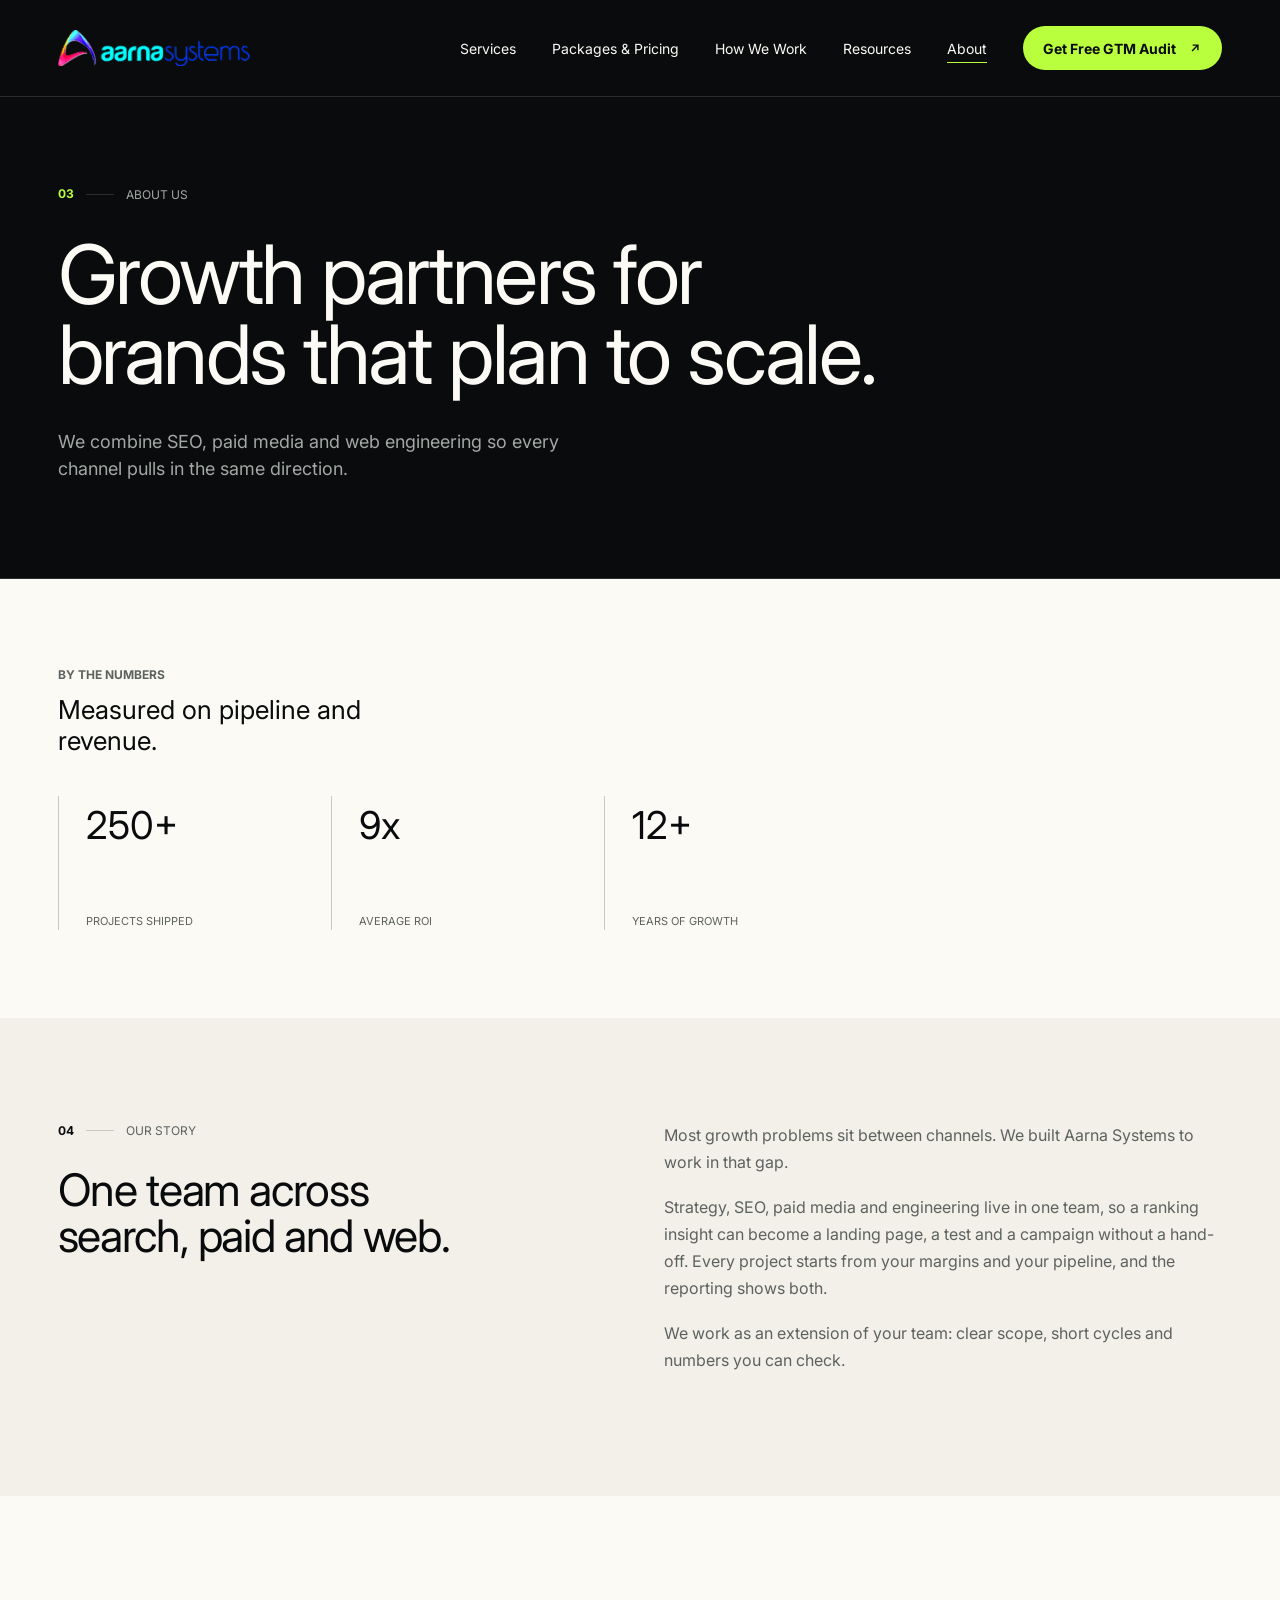
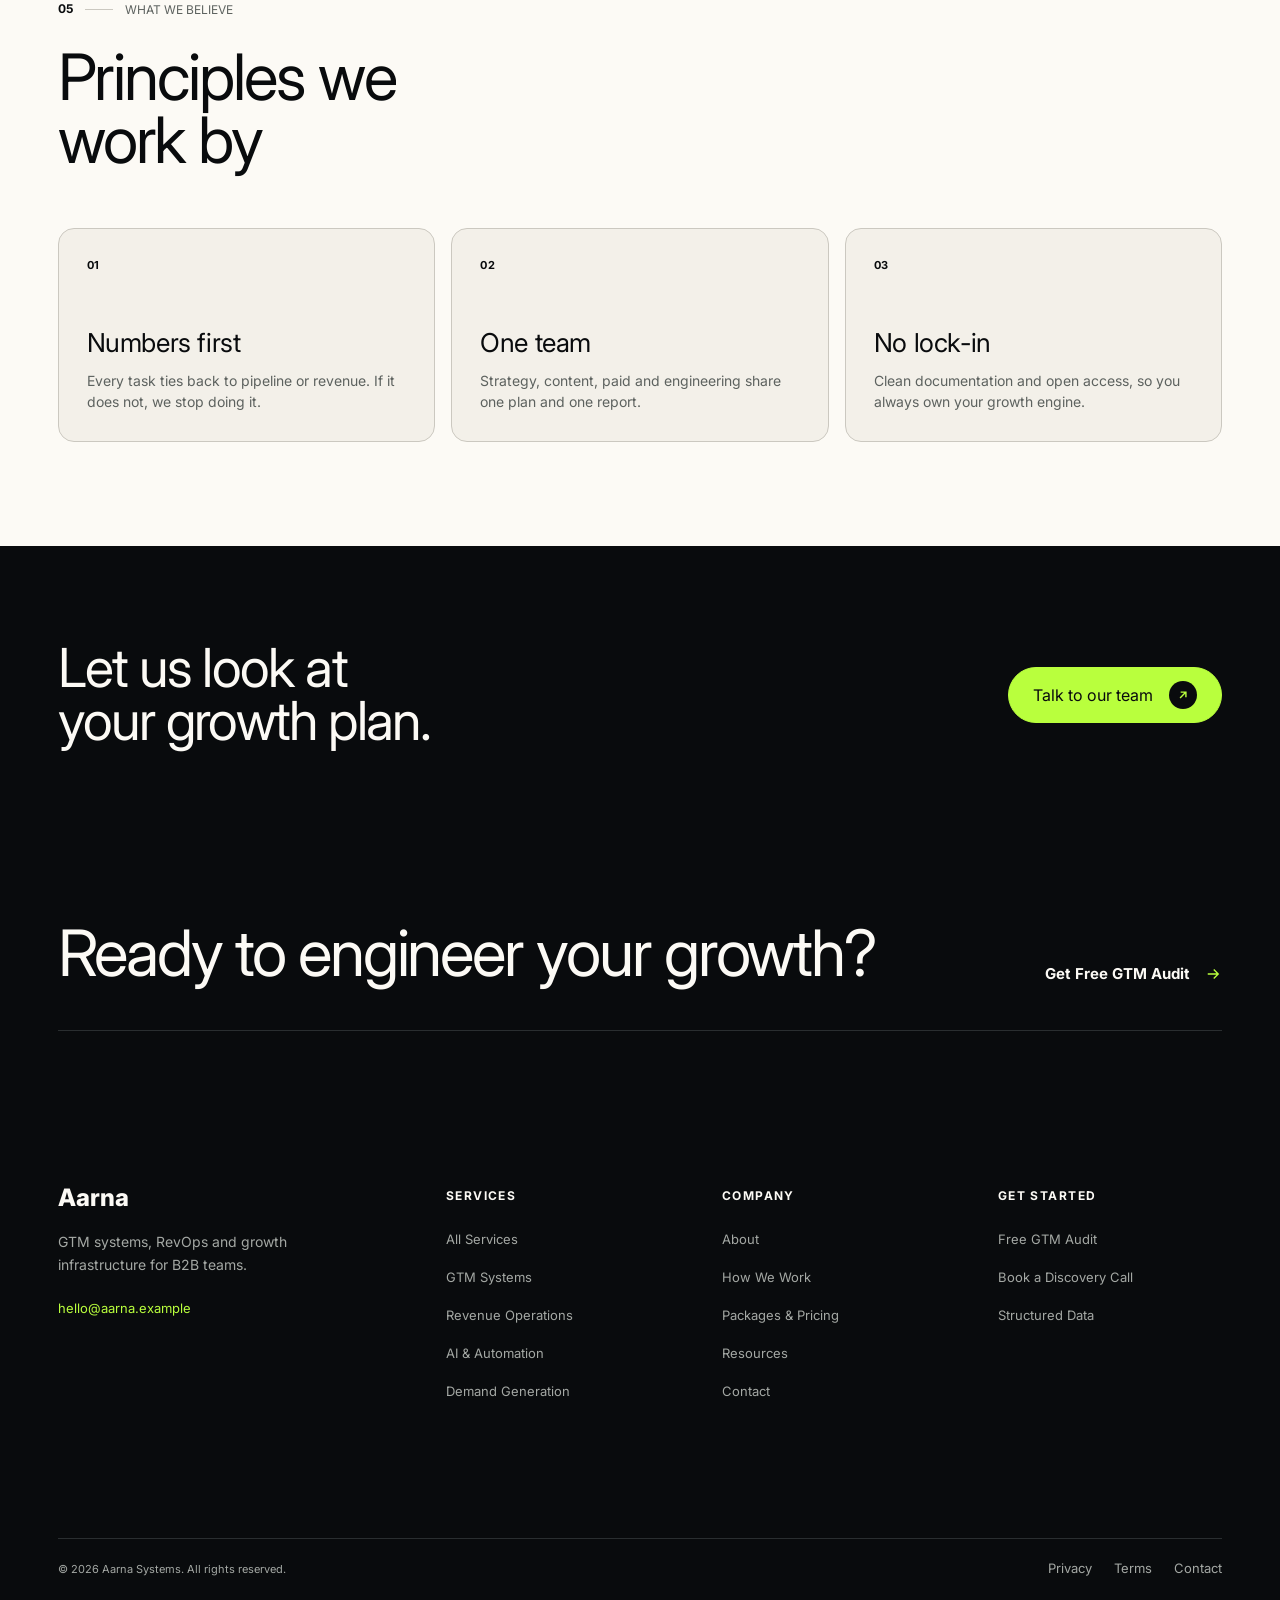
==== commit 3d920dca: "animation change" ====
--- a/pages/about.html
+++ b/pages/about.html
@@ -4,7 +4,7 @@
 <meta charset="utf-8">
 <meta name="viewport" content="width=device-width, initial-scale=1">
 <!-- SEO:START -->
-<title>About | Aarna Systems</title>
+<title>About | Aarna Systems Company</title>
 <meta name="description" content="Growth partners for brands that plan to scale. One team across SEO, paid media and web engineering, measured on pipeline and revenue.">
 <meta name="robots" content="index, follow">
 <link rel="canonical" href="https://www.aarna.example/pages/about.html">
--- a/assets/css/style.css
+++ b/assets/css/style.css
@@ -49,12 +49,11 @@
 .aa-arrow--dark{background:var(--ink)}.aa-arrow--lime{background:var(--lime)}
 .aa-btn:hover .aa-arrow{transform:rotate(45deg) scale(1.08)}
 .aa-btn--ghost:hover{background:rgba(255,255,255,.05);border-color:var(--lime)}
-.aa-magnetic{will-change:transform}
 
 /* ---------- header ---------- */
-.aa-header{position:sticky;top:0;z-index:60;background:var(--ink);border-bottom:1px solid var(--line);transition:background .4s,backdrop-filter .4s}
+.aa-header{position:sticky;top:0;z-index:60;background:var(--ink);border-bottom:1px solid var(--line);transition:background .4s}
 .admin-bar .aa-header{top:32px}
-.aa-header.is-scrolled{background:rgba(9,11,13,.8);-webkit-backdrop-filter:blur(16px);backdrop-filter:blur(16px)}
+.aa-header.is-scrolled{background:rgba(9,11,13,.96)}
 .aa-nav{max-width:1600px;margin:0 auto;height:96px;padding:0 var(--pad);display:flex;align-items:center;justify-content:space-between;gap:24px}
 .aa-brand{display:flex;align-items:center;gap:10px}
 .aa-brand__mark{display:grid;place-items:center;width:34px;height:34px;border-radius:50%;background:var(--lime);transition:transform .6s var(--ease)}
@@ -94,7 +93,7 @@
 .aa-visual__canvas{z-index:0}
 .aa-visual__head{position:absolute;top:0;left:0;right:0;display:flex;justify-content:space-between;padding:22px 22px 0;font-size:11px;font-weight:700;text-transform:uppercase;color:var(--cream);z-index:1}
 .aa-visual__head b{color:var(--lime)}
-.aa-signal{position:absolute;right:20px;bottom:20px;width:184px;padding:16px;display:flex;flex-direction:column;gap:6px;background:rgba(9,11,13,.88);border:1px solid var(--line);border-radius:16px;z-index:2;animation:aaFloat 5s ease-in-out infinite;-webkit-backdrop-filter:blur(8px);backdrop-filter:blur(8px)}
+.aa-signal{position:absolute;right:20px;bottom:20px;width:184px;padding:16px;display:flex;flex-direction:column;gap:6px;background:rgba(9,11,13,.96);border:1px solid var(--line);border-radius:16px;z-index:2;animation:aaFloat 5s ease-in-out infinite}
 .aa-signal__label{font-size:10px;font-weight:700;text-transform:uppercase;color:var(--mute-d)}
 .aa-signal__value{font-size:30px;line-height:36px;font-weight:400;color:var(--lime)}
 .aa-signal__detail{font-size:11px;color:var(--mute-d)}
@@ -161,7 +160,7 @@
 .aa-diag{display:flex;align-items:center;gap:10px;font-size:11px;font-weight:700;text-transform:uppercase;color:var(--cream)}
 .aa-scrub .aa-w{opacity:.18;transition:opacity .25s linear}
 .aa-chips{display:grid;grid-template-columns:repeat(4,1fr);gap:10px}
-.aa-chip{display:flex;flex-direction:column;justify-content:space-between;gap:48px;min-height:242px;padding:24px;background:var(--ink2);border:1px solid var(--line);border-radius:16px;transform-style:preserve-3d;transition:border-color .4s;will-change:transform}
+.aa-chip{display:flex;flex-direction:column;justify-content:space-between;gap:48px;min-height:242px;padding:24px;background:var(--ink2);border:1px solid var(--line);border-radius:16px;transform-style:preserve-3d;transition:border-color .4s}
 .aa-chip:hover{border-color:var(--lime)}
 .aa-chip__head{display:flex;justify-content:space-between;align-items:center}
 .aa-chip__head b{font-size:11px;font-weight:700;color:var(--mute-d)}
